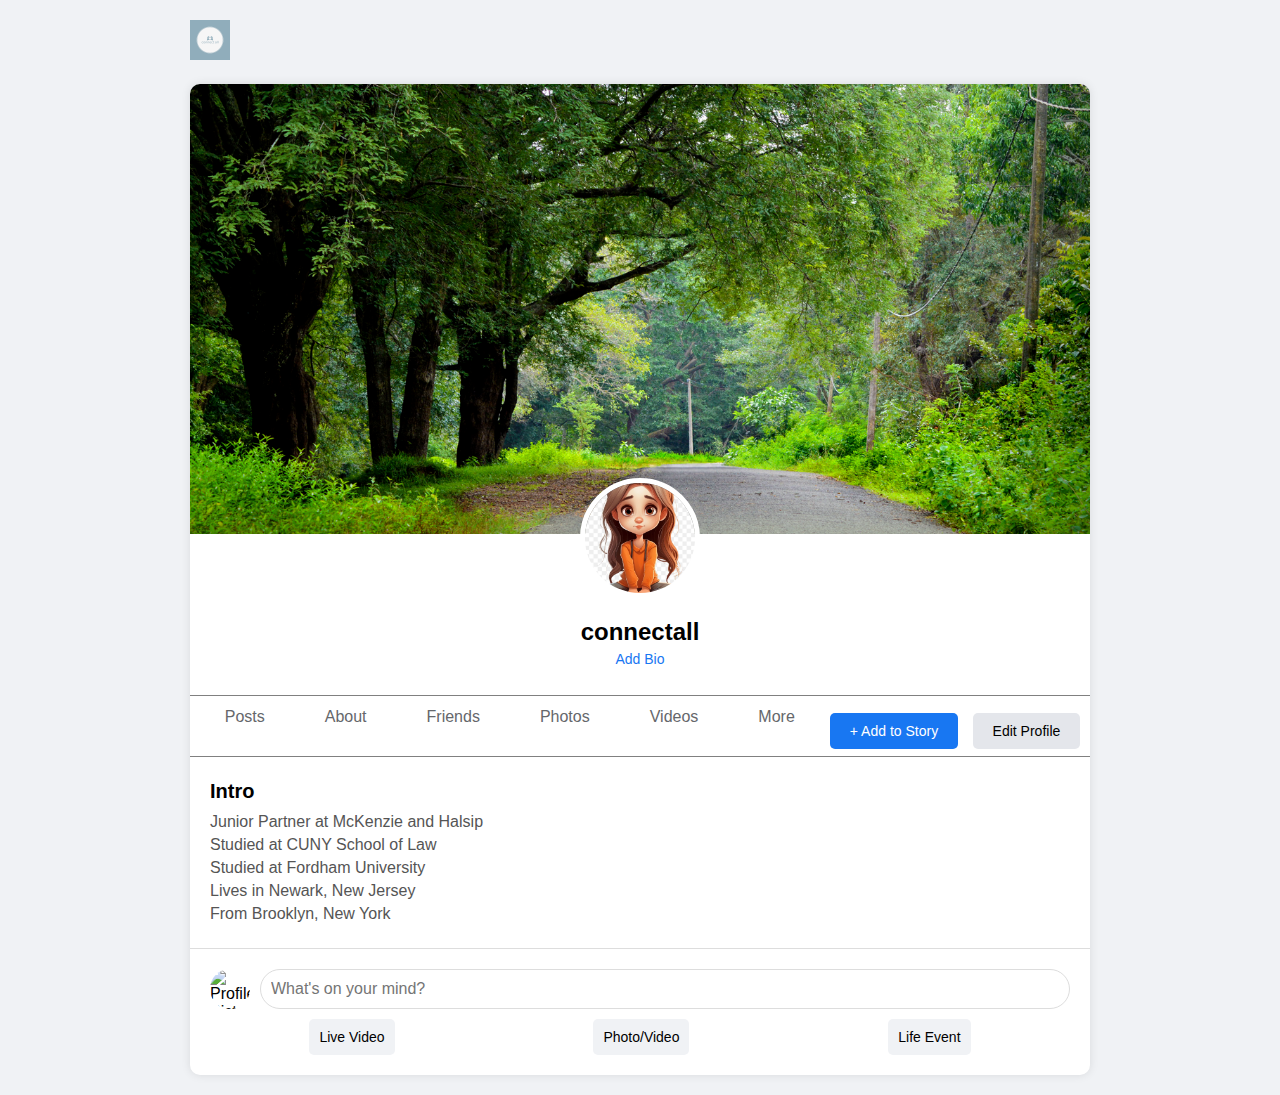
==== profile.html @ 7bd25ec5 "changed one" ====
<!DOCTYPE html>
<html lang="en">
<head>
    <meta charset="UTF-8">
    <meta name="viewport" content="width=device-width, initial-scale=1.0">
    <title>Profile Page</title>
    <link rel="stylesheet" href="styless.css">
</head>
<body>
<div class=" homepage">
    <img src="./images/connectall.jfif"  width="40px" height="40px">
   
</div>
    <div class="profile-container">
        <!-- Cover photo section -->
        <div class="cover-photo">
            <img src="./images/genery.png" alt="Cover Photo">
        </div>

        <!-- Profile info section -->
        <div class="profile-info">
            <div class="profile-pic">
                <img src="./images/pic.jpg" alt="Profile Picture" width="20px" height="20px">
            </div>
            <div class="user-info">
                <h1>connectall</h1>
                <a href="#" class="add-bio">Add Bio</a>
                
            </div>
        </div>

        <!-- Navigation links -->
        <div class="nav-links">
            <a href="#">Posts</a>
            <a href="#">About</a>
            <a href="#">Friends</a>
            <a href="#">Photos</a>
            <a href="#">Videos</a>
            <a href="#">More</a>
            <div class="edit-buttons">
                <button class="add-story">+ Add to Story</button>
                <button class="edit-profile">Edit Profile</button>
            </div>
        </div>

        <!-- User intro section -->
        <div class="user-intro">
            <h2>Intro</h2>
            <ul>
                <li>Junior Partner at McKenzie and Halsip</li>
                <li>Studied at CUNY School of Law</li>
                <li>Studied at Fordham University</li>
                <li>Lives in Newark, New Jersey</li>
                <li>From Brooklyn, New York</li>
            </ul>
        </div>

        <!-- Post creation section -->
        <div class="post-creation">
            <div class="post-header">
                <img src="profile-pic.jpg" alt="Profile Picture">
                <input type="text" placeholder="What's on your mind?">
            </div>
            <div class="post-options">
                <button>Live Video</button>
                <button>Photo/Video</button>
                <button>Life Event</button>
            </div>
        </div>

    </div>

</body>
</html>
---- styless.css ----
* {
    margin: 0;
    padding: 0;
    box-sizing: border-box;
}

body {
    font-family: Arial, sans-serif;
    background-color: #f0f2f5;
}

.profile-container {
    width: 100%;
    max-width: 900px;
    margin: 20px auto;
    background-color: #fff;
    border-radius: 10px;
    box-shadow: 0 0 10px rgba(0,0,0,0.1);
    overflow: hidden;
}

.cover-photo img {
    width: 100%;
    height: 450px;
    object-fit: cover;
}

.profile-info {
    position: relative;
    padding: 20px;
    text-align: center;
}

.profile-pic {
    position: absolute;
    top: -60px;
    left: 50%;
    transform: translateX(-50%);
    border-radius: 50%;
    border: 5px solid #fff;
    width: 120px;
    height: 120px;
    overflow: hidden;
}

.profile-pic img {
    width: 100%;
    height: 100%;
    object-fit: cover;
}

.user-info h1 {
    margin-top: 60px;
    font-size: 24px;
    font-weight: bold;
}

.add-bio {
    color: #1877f2;
    text-decoration: none;
    font-size: 14px;
    display: block;
    margin: 5px 0;
}

.edit-buttons {
    margin-top: 10px;
}

.edit-buttons button {
    padding: 10px 20px;
    margin: 5px;
    border: none;
    border-radius: 5px;
    font-size: 14px;
    cursor: pointer;
}

.add-story {
    background-color: #1877f2;
    color: #fff;
}

.edit-profile {
    background-color: #e4e6eb;
    color: #000;
}

.nav-links {
    display: flex;
    justify-content: center;
    margin: 3px 0;
    padding:2px;
    border-top: 1px solid gray;
    border-bottom:1px solid gray ;

}

.nav-links a {
    padding: 10px 20px;
    text-decoration: none;
    color: #65676b;
    font-size: 16px;
    margin: 0 10px;
    border-bottom: 3px solid transparent;
}

.nav-links a:hover {
    border-bottom: 3px solid #1877f2;
    color: #1877f2;
}

.user-intro {
    padding: 20px;
}

.user-intro h2 {
    font-size: 20px;
    margin-bottom: 10px;
}

.user-intro ul {
    list-style: none;
}

.user-intro ul li {
    font-size: 16px;
    color: #555;
    margin-bottom: 5px;
}

.post-creation {
    padding: 20px;
    border-top: 1px solid #ddd;
}

.post-header {
    display: flex;
    align-items: center;
}

.post-header img {
    width: 40px;
    height: 40px;
    border-radius: 50%;
    margin-right: 10px;
}

.post-header input {
    flex: 1;
    padding: 10px;
    border: 1px solid #ddd;
    border-radius: 50px;
    font-size: 16px;
}

.post-options {
    display: flex;
    justify-content: space-around;
    margin-top: 10px;
}

.post-options button {
    padding: 10px;
    border: none;
    background-color: #f0f2f5;
    border-radius: 5px;
    cursor: pointer;
    font-size: 14px;
}

.post-options button:hover {
    background-color: #e4e6eb;
}
.homepage{
    margin:20px auto;
    max-width: 900px;
    width: 100%;
}
.search{
    margin: 10px;
    display: flex;
}
s
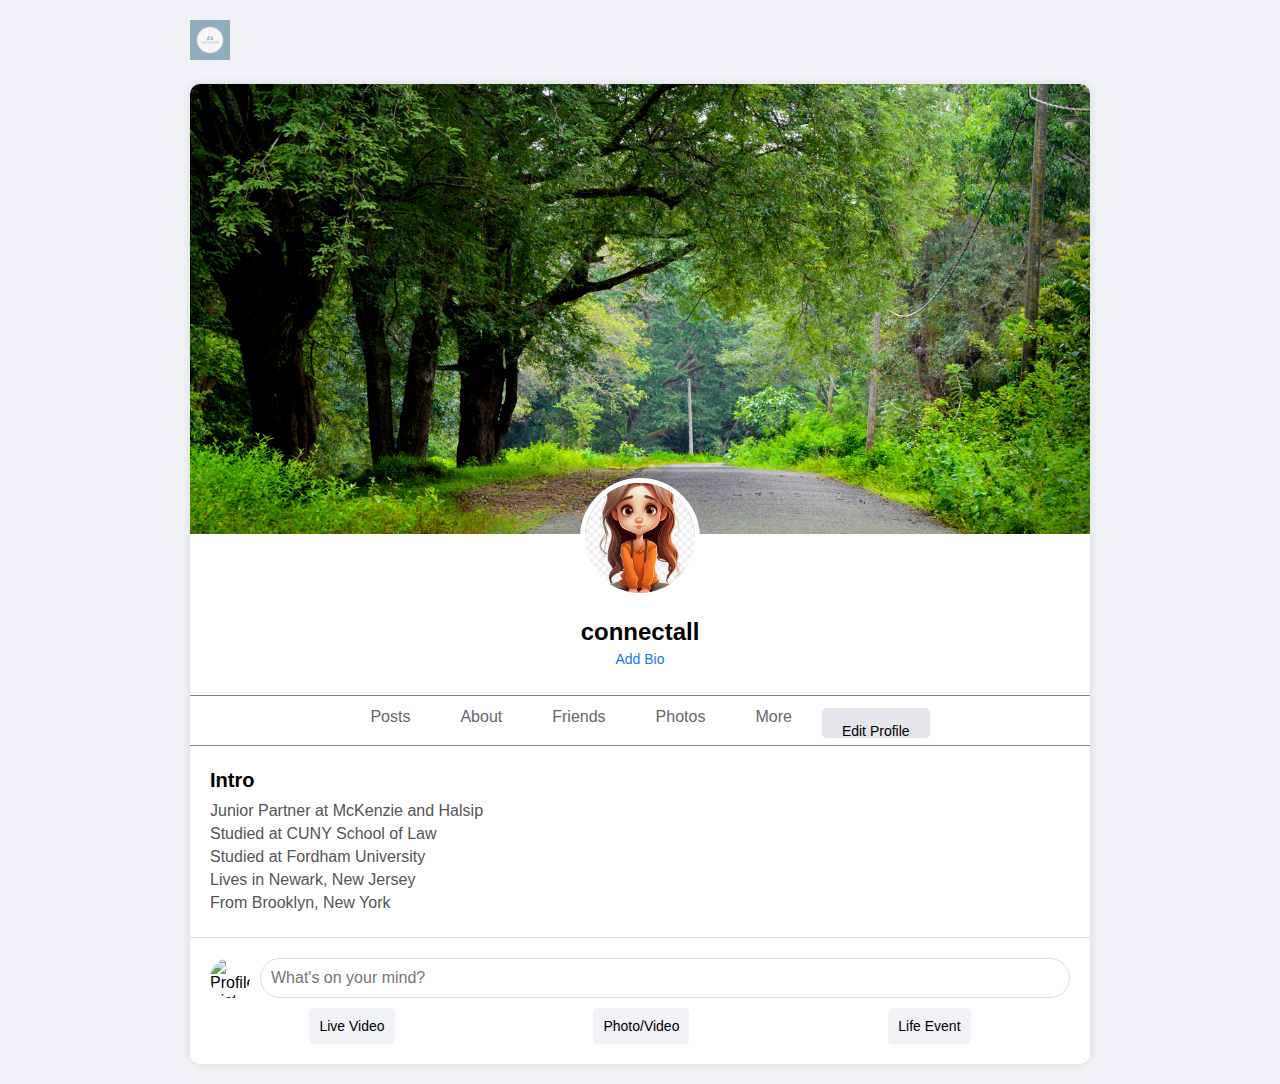
==== commit d0bd2b5c: "updated" ====
--- a/profile.html
+++ b/profile.html
@@ -21,6 +21,7 @@
         <!-- Profile info section -->
         <div class="profile-info">
             <div class="profile-pic">
+                
                 <img src="./images/pic.jpg" alt="Profile Picture" width="20px" height="20px">
             </div>
             <div class="user-info">
@@ -31,20 +32,21 @@
         </div>
 
         <!-- Navigation links -->
-        <div class="nav-links">
+        <div class="nav-links" style="flex:3">
             <a href="#">Posts</a>
             <a href="#">About</a>
             <a href="#">Friends</a>
             <a href="#">Photos</a>
-            <a href="#">Videos</a>
+            
             <a href="#">More</a>
             <div class="edit-buttons">
-                <button class="add-story">+ Add to Story</button>
-                <button class="edit-profile">Edit Profile</button>
+                
+            <button class="edit-profile" style="height: 25px; align-items: 20px; justify-content: space-between">Edit Profile</button>
             </div>
         </div>
 
         <!-- User intro section -->
+         <div class="intoduction"></div>
         <div class="user-intro">
             <h2>Intro</h2>
             <ul>
@@ -68,7 +70,7 @@
                 <button>Life Event</button>
             </div>
         </div>
-
+</div>
     </div>
 
 </body>
--- a/styless.css
+++ b/styless.css
@@ -64,11 +64,11 @@
 }
 
 .edit-buttons {
-    margin-top: 10px;
+    margin-top: 5px;
 }
 
 .edit-buttons button {
-    padding: 10px 20px;
+    padding: 15px 20px;
     margin: 5px;
     border: none;
     border-radius: 5px;
@@ -101,8 +101,8 @@
     text-decoration: none;
     color: #65676b;
     font-size: 16px;
-    margin: 0 10px;
-    border-bottom: 3px solid transparent;
+    margin: 0 5px;
+    border-bottom: 1px solid transparent;
 }
 
 .nav-links a:hover {
@@ -177,8 +177,3 @@
     max-width: 900px;
     width: 100%;
 }
-.search{
-    margin: 10px;
-    display: flex;
-}
-s